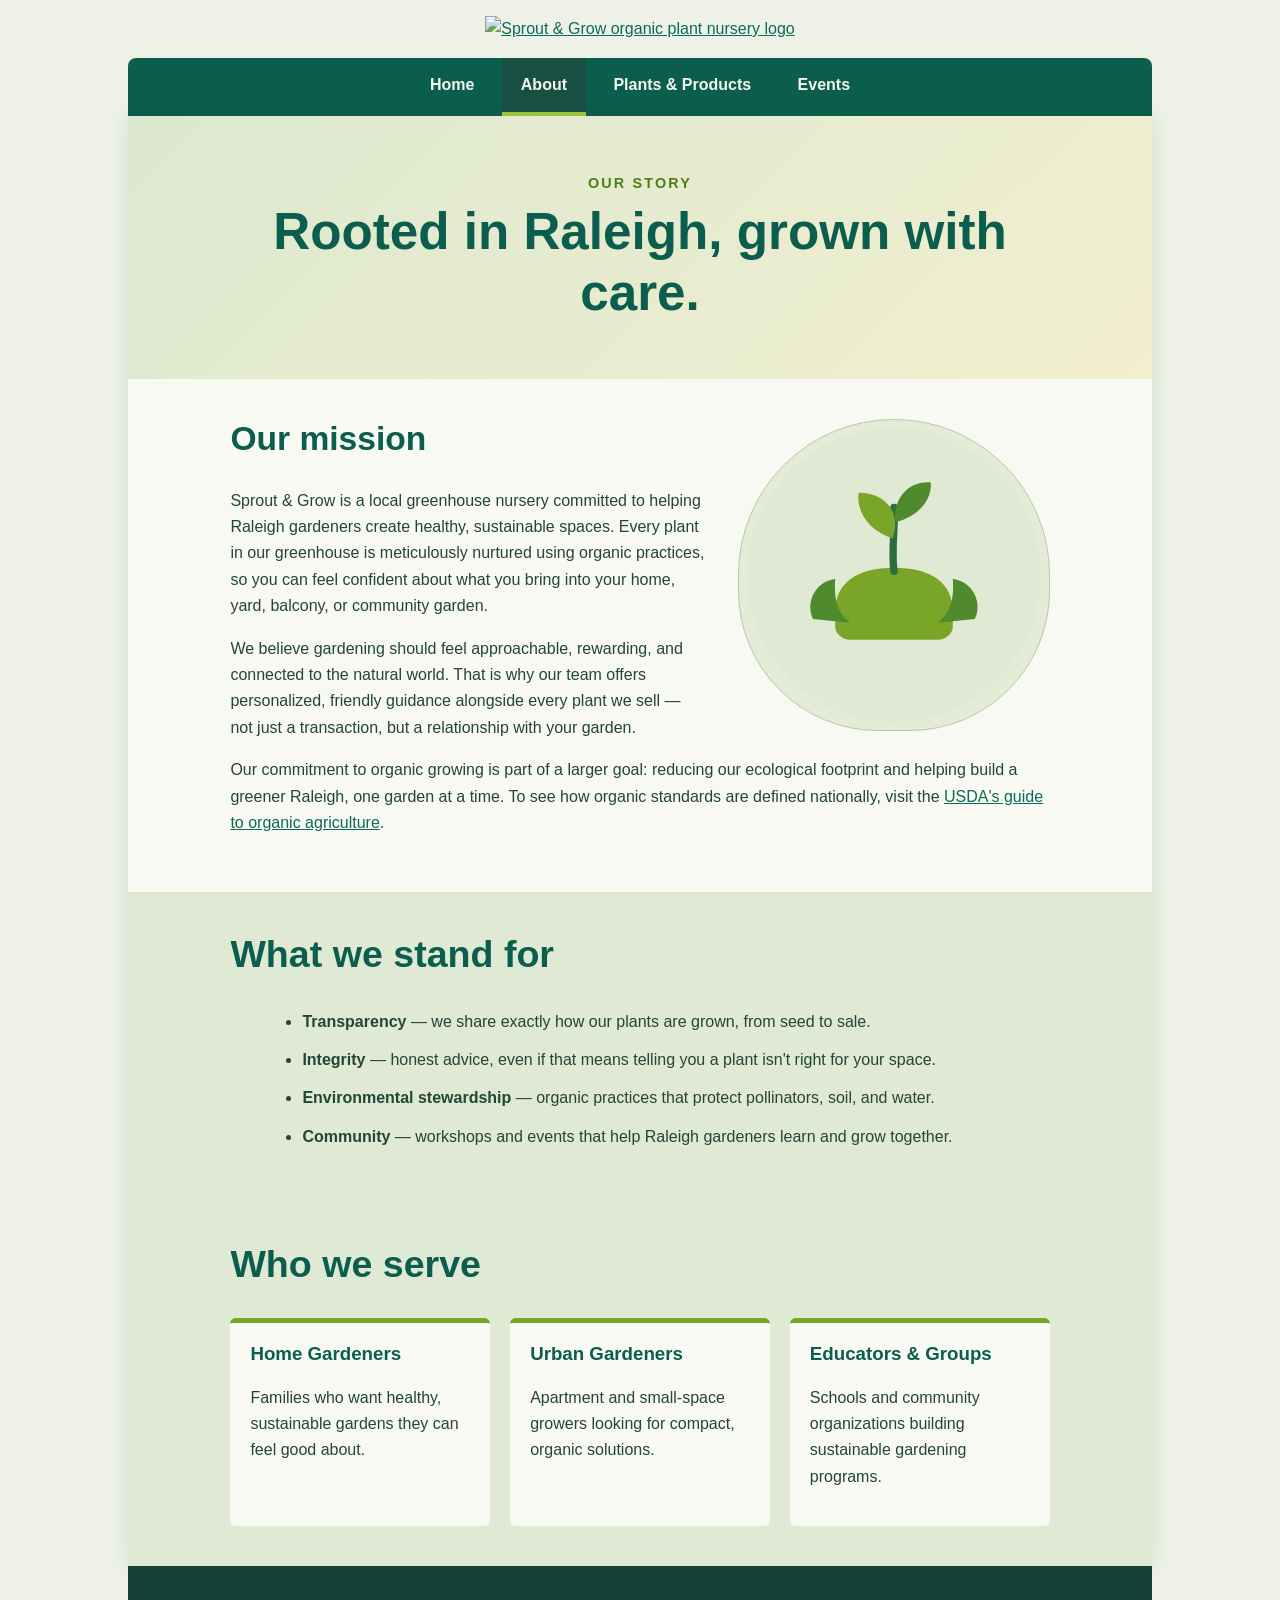
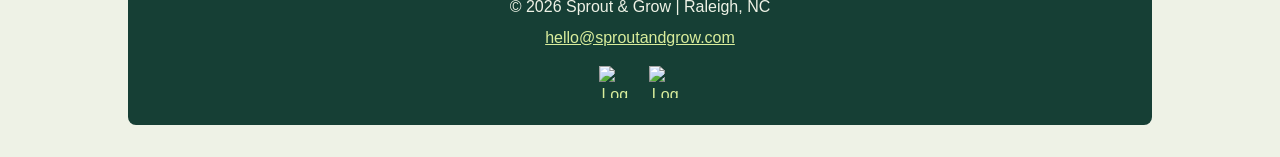
==== about.html @ 61859e87 "Add files via upload" ====
<!DOCTYPE html>
<html lang="en">
<head>
    <meta charset="UTF-8">
    <meta name="viewport" content="width=device-width, initial-scale=1.0">
    <meta name="description" content="Learn about Sprout & Grow, a Raleigh, NC greenhouse nursery committed to organic plants and sustainable gardening.">
    <title>About Us | Sprout & Grow</title>
    <link rel="stylesheet" href="styles.css">
</head>
<body>
    <!-- Site header with logo and primary navigation: identical markup on every page for consistency -->
    <header class="site-header">
        <a class="logo-link" href="index.html" aria-label="Sprout & Grow home page">
            <img class="site-logo" src="sprout-grow-logo.png" alt="Sprout & Grow organic plant nursery logo">
        </a>

        <nav aria-label="Primary navigation">
            <ul class="nav-list">
                <li><a href="index.html">Home</a></li>
                <li><a class="current-page" href="about.html">About</a></li>
                <li><a href="products.html">Plants &amp; Products</a></li>
                <li><a href="events.html">Events</a></li>
            </ul>
        </nav>
    </header>

    <!-- Main about-page content -->
    <main>
        <section class="page-hero" aria-labelledby="about-heading">
            <p class="eyebrow">Our Story</p>
            <h1 id="about-heading">Rooted in Raleigh, grown with care.</h1>
        </section>

        <section class="content-section" aria-labelledby="mission-heading">
            <img class="feature-image" src="about-team.svg" alt="Illustration of two hands cupping a small growing plant">
            <h2 id="mission-heading">Our mission</h2>
            <p>Sprout &amp; Grow is a local greenhouse nursery committed to helping Raleigh gardeners create healthy, sustainable spaces. Every plant in our greenhouse is meticulously nurtured using organic practices, so you can feel confident about what you bring into your home, yard, balcony, or community garden.</p>
            <p>We believe gardening should feel approachable, rewarding, and connected to the natural world. That is why our team offers personalized, friendly guidance alongside every plant we sell &mdash; not just a transaction, but a relationship with your garden.</p>
            <p>Our commitment to organic growing is part of a larger goal: reducing our ecological footprint and helping build a greener Raleigh, one garden at a time. To see how organic standards are defined nationally, visit the <a href="https://www.usda.gov/topics/organic" target="_blank" rel="noopener noreferrer">USDA's guide to organic agriculture</a>.</p>
        </section>

        <section class="highlights" aria-labelledby="values-heading">
            <h2 id="values-heading">What we stand for</h2>
            <ul class="value-list">
                <li><strong>Transparency</strong> &mdash; we share exactly how our plants are grown, from seed to sale.</li>
                <li><strong>Integrity</strong> &mdash; honest advice, even if that means telling you a plant isn't right for your space.</li>
                <li><strong>Environmental stewardship</strong> &mdash; organic practices that protect pollinators, soil, and water.</li>
                <li><strong>Community</strong> &mdash; workshops and events that help Raleigh gardeners learn and grow together.</li>
            </ul>
        </section>

        <section class="highlights" aria-labelledby="audience-heading">
            <h2 id="audience-heading">Who we serve</h2>
            <div class="highlight-grid">
                <article>
                    <h3>Home Gardeners</h3>
                    <p>Families who want healthy, sustainable gardens they can feel good about.</p>
                </article>
                <article>
                    <h3>Urban Gardeners</h3>
                    <p>Apartment and small-space growers looking for compact, organic solutions.</p>
                </article>
                <article>
                    <h3>Educators &amp; Groups</h3>
                    <p>Schools and community organizations building sustainable gardening programs.</p>
                </article>
            </div>
        </section>
    </main>

    <!-- Footer with contact information and social media image links: identical on every page -->
    <footer class="site-footer">
        <p>&copy; 2026 Sprout &amp; Grow | Raleigh, NC</p>
        <p><a href="mailto:hello@sproutandgrow.com">hello@sproutandgrow.com</a></p>
        <div class="social-links" aria-label="Social media links">
            <a href="https://www.facebook.com/login/" target="_blank" rel="noopener noreferrer">
                <img src="facebook.svg" alt="Log in to Facebook">
            </a>
            <a href="https://x.com/i/flow/login" target="_blank" rel="noopener noreferrer">
                <img src="x.svg" alt="Log in to X">
            </a>
        </div>
    </footer>
</body>
</html>
---- styles.css ----
/*
    Sprout & Grow home page styles
    WEB 140 Project Checkpoint 1
*/

/* Basic page setup */
* {
    box-sizing: border-box;
}

html {
    font-size: 100%;
}

body {
    margin: 0;
    background-color: #eef2e6;
    color: #234638;
    font-family: Arial, Helvetica, sans-serif;
    line-height: 1.65;
}

img {
    max-width: 100%;
    height: auto;
}

a {
    color: #0b6b57;
}

a:hover,
a:focus {
    color: #4f7f17;
}

/* Header and navigation */
.site-header {
    width: 80%;
    margin: 0 auto;
    padding: 1rem 0 0;
    text-align: center;
}

.logo-link {
    display: inline-block;
}

.site-logo {
    width: 65%;
    max-width: 524px;
    min-width: 250px;
}

.nav-list {
    display: flex;
    justify-content: center;
    flex-wrap: wrap;
    gap: 0.5rem;
    margin: 1rem 0 0;
    padding: 0;
    list-style: none;
    background-color: #0b5d4d;
    border-radius: 0.5rem 0.5rem 0 0;
}

.nav-list a {
    display: block;
    padding: 0.85rem 1.2rem;
    color: #f5f7ef;
    font-weight: bold;
    text-decoration: none;
    border-bottom: 4px solid transparent;
}

.nav-list a:hover,
.nav-list a:focus,
.nav-list a.current-page {
    background-color: #174f43;
    border-bottom-color: #9ac53d;
}

/* Main content and hero */
main {
    width: 80%;
    margin: 0 auto;
    background-color: #f8f9f3;
    box-shadow: 0 0 18px rgba(24, 65, 51, 0.12);
}

.hero {
    padding: clamp(2rem, 6vw, 5rem) 10%;
    text-align: center;
    background: linear-gradient(135deg, #dce8cf, #f2efcf);
}

.eyebrow {
    margin: 0;
    color: #4f7f17;
    font-size: 0.9rem;
    font-weight: bold;
    letter-spacing: 0.15em;
    text-transform: uppercase;
}

h1,
h2,
h3 {
    color: #0b5d4d;
    line-height: 1.2;
}

h1 {
    margin: 0.3rem 0 1rem;
    font-size: clamp(2.2rem, 6vw, 4.8rem);
}

.hero-copy {
    max-width: 720px;
    margin: 0 auto 1.7rem;
    font-size: clamp(1rem, 2vw, 1.25rem);
}

.button-link {
    display: inline-block;
    padding: 0.8rem 1.4rem;
    background-color: #6f9f22;
    color: #17372d;
    font-weight: bold;
    text-decoration: none;
    border: 2px solid #547b18;
    border-radius: 0.35rem;
}

.button-link:hover,
.button-link:focus {
    background-color: #86b732;
    color: #17372d;
}

/* Welcome section with required floated image */
.welcome-section,
.highlights {
    padding: 2.5rem 10%;
}

.welcome-section::after {
    display: block;
    clear: both;
    content: "";
}

.feature-image {
    float: right;
    width: 38%;
    max-width: 400px;
    margin: 0 0 1rem 2rem;
    padding: 0.5rem;
    background-color: #e4ecd8;
    border: 1px solid #b8c8a7;
    border-radius: 50% 50% 45% 45%;
}

.welcome-section h2,
.highlights h2 {
    margin-top: 0;
    font-size: clamp(1.6rem, 3vw, 2.35rem);
}

/* Feature cards */
.highlights {
    background-color: #dfe9d3;
}

.highlight-grid {
    display: grid;
    grid-template-columns: repeat(auto-fit, minmax(210px, 1fr));
    gap: 1.25rem;
}

.highlight-grid article {
    padding: 1.25rem;
    background-color: #f8f9f3;
    border-top: 5px solid #79a629;
    border-radius: 0.35rem;
}

.highlight-grid h3 {
    margin-top: 0;
}

/* Footer and social links */
.site-footer {
    width: 80%;
    margin: 0 auto 2rem;
    padding: 1.5rem 10%;
    text-align: center;
    background-color: #163f35;
    color: #eef2e6;
    border-radius: 0 0 0.5rem 0.5rem;
}

.site-footer p {
    margin: 0.25rem 0;
}

.site-footer a {
    color: #d9ed9c;
}

.social-links {
    display: flex;
    justify-content: center;
    gap: 0.75rem;
    margin-top: 0.75rem;
}

.social-links img {
    width: 32px;
    height: 32px;
}

.social-links a {
    display: inline-flex;
    padding: 0.2rem;
    border-radius: 0.25rem;
}

.social-links a:hover,
.social-links a:focus {
    background-color: #eef2e6;
}

/* Interior-page hero band (About, Products, Events, Register) */
.page-hero {
    padding: clamp(1.75rem, 5vw, 3.5rem) 10%;
    text-align: center;
    background: linear-gradient(135deg, #dce8cf, #f2efcf);
}

.page-hero h1 {
    margin: 0.3rem 0 0;
    font-size: clamp(1.9rem, 5vw, 3.2rem);
}

/* Generic content section used on interior pages, mirrors .welcome-section */
.content-section {
    padding: 2.5rem 10%;
}

.content-section::after {
    display: block;
    clear: both;
    content: "";
}

.content-section h2 {
    margin-top: 0;
    font-size: clamp(1.5rem, 3vw, 2.1rem);
}

/* Lists used on About, Products, and Events pages */
.value-list,
.care-list,
.event-list {
    max-width: 720px;
    margin: 0 auto;
    padding-left: 1.4rem;
    text-align: left;
}

.value-list li,
.care-list li,
.event-list li {
    margin-bottom: 0.75rem;
}

/* Registration form */
.register-form {
    max-width: 500px;
    margin: 1.5rem auto 0;
    text-align: left;
}

.form-row {
    margin-bottom: 1rem;
}

.form-row label {
    display: block;
    margin-bottom: 0.35rem;
    font-weight: bold;
    color: #0b5d4d;
}

.form-row input,
.form-row select,
.form-row textarea {
    width: 100%;
    padding: 0.6rem;
    border: 1px solid #b8c8a7;
    border-radius: 0.3rem;
    font-family: inherit;
    font-size: 1rem;
    background-color: #f8f9f3;
    color: #234638;
}

.form-row input:focus,
.form-row select:focus,
.form-row textarea:focus {
    outline: 2px solid #6f9f22;
}

/* Small-screen adjustments keep the layout fluid and readable */
@media (max-width: 700px) {
    .site-header,
    main,
    .site-footer {
        width: 90%;
    }

    .site-logo {
        width: 90%;
        min-width: 0;
    }

    .nav-list {
        gap: 0;
    }

    .nav-list li {
        flex: 1 1 50%;
    }

    .feature-image {
        float: none;
        display: block;
        width: 70%;
        margin: 0 auto 1.5rem;
    }
}
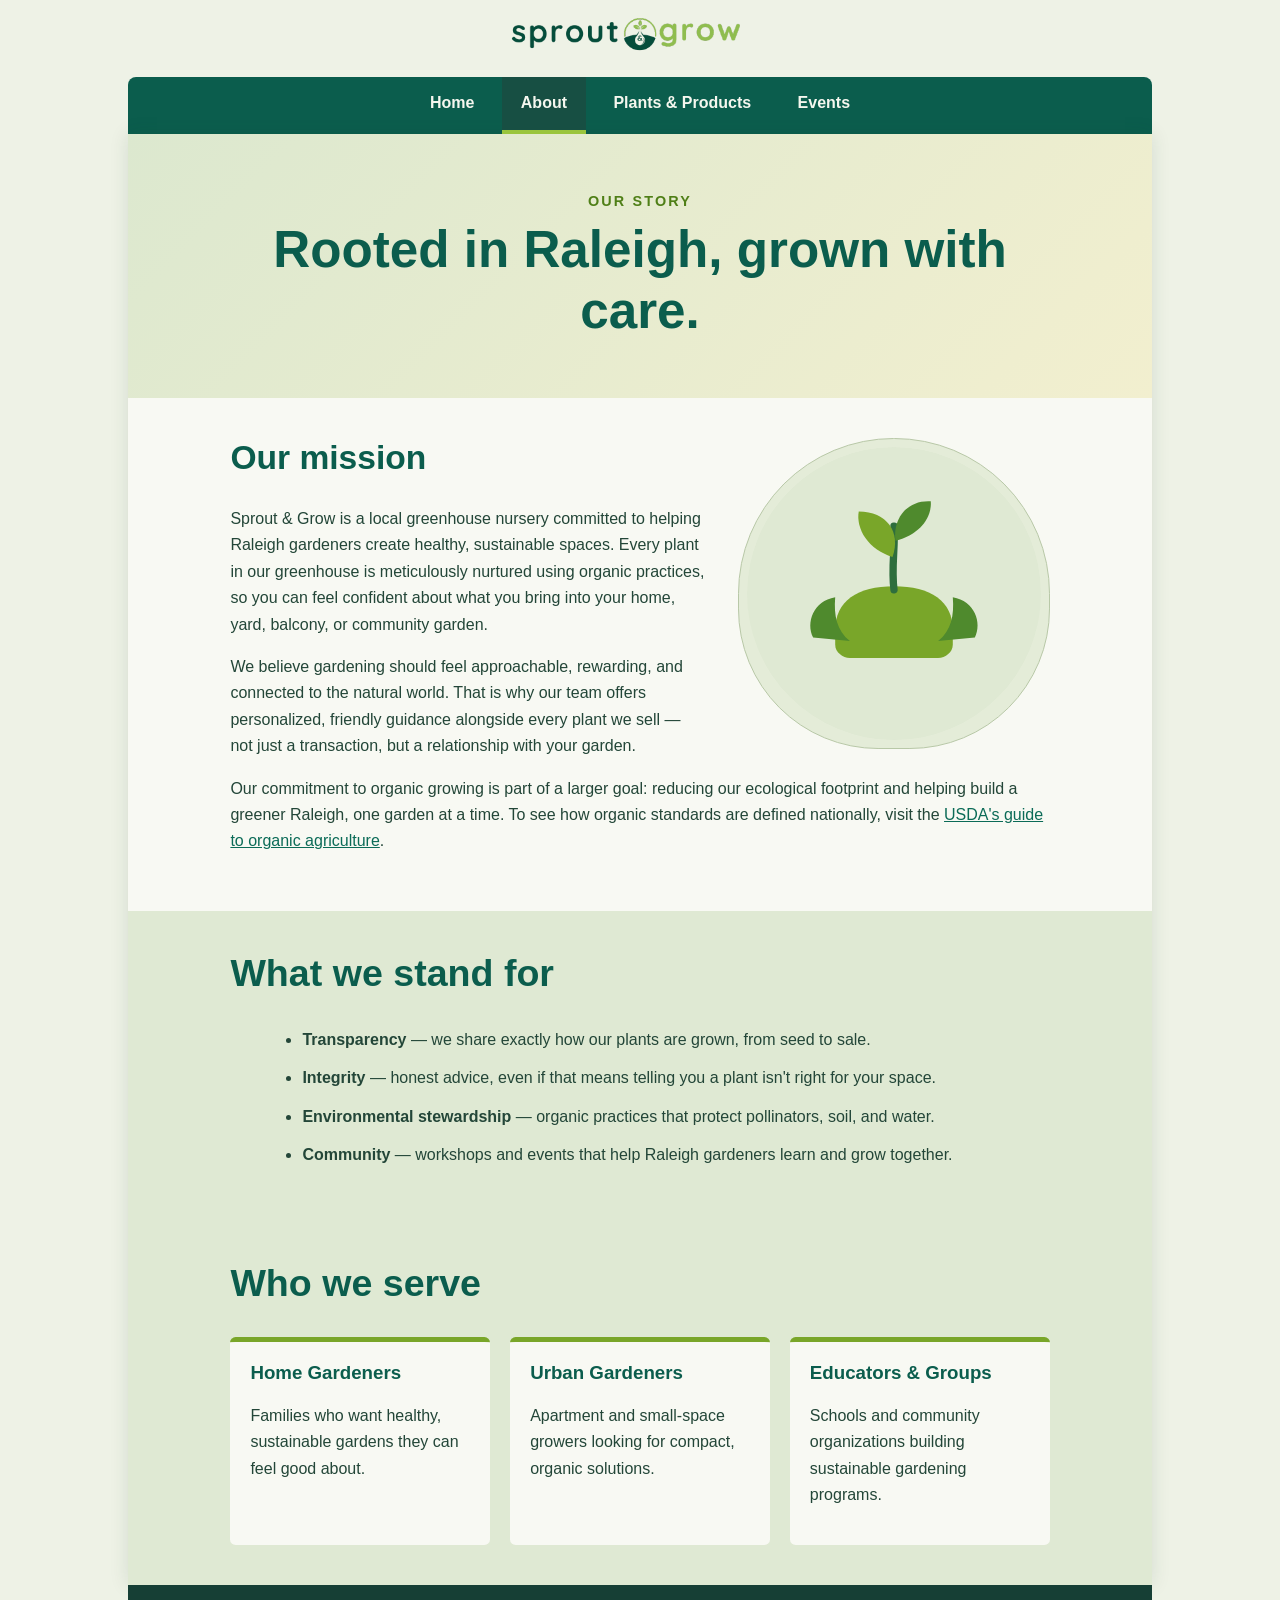
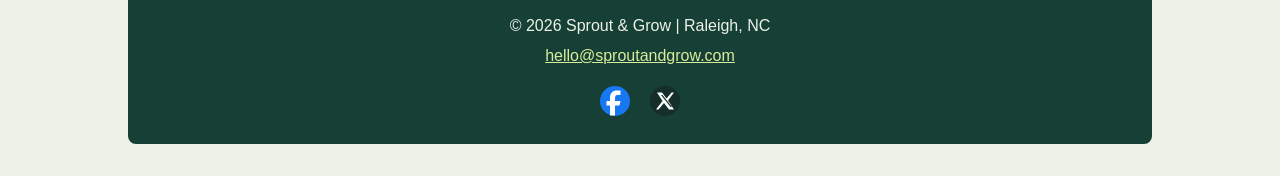
==== commit ece295cb: "Add files via upload" ====
--- a/about.html
+++ b/about.html
@@ -72,7 +72,7 @@
     <footer class="site-footer">
         <p>&copy; 2026 Sprout &amp; Grow | Raleigh, NC</p>
         <p><a href="mailto:hello@sproutandgrow.com">hello@sproutandgrow.com</a></p>
-        <div class="social-links" aria-label="Social media links">
+        <div class="social-links" role="group" aria-label="Social media links">
             <a href="https://www.facebook.com/login/" target="_blank" rel="noopener noreferrer">
                 <img src="facebook.svg" alt="Log in to Facebook">
             </a>
